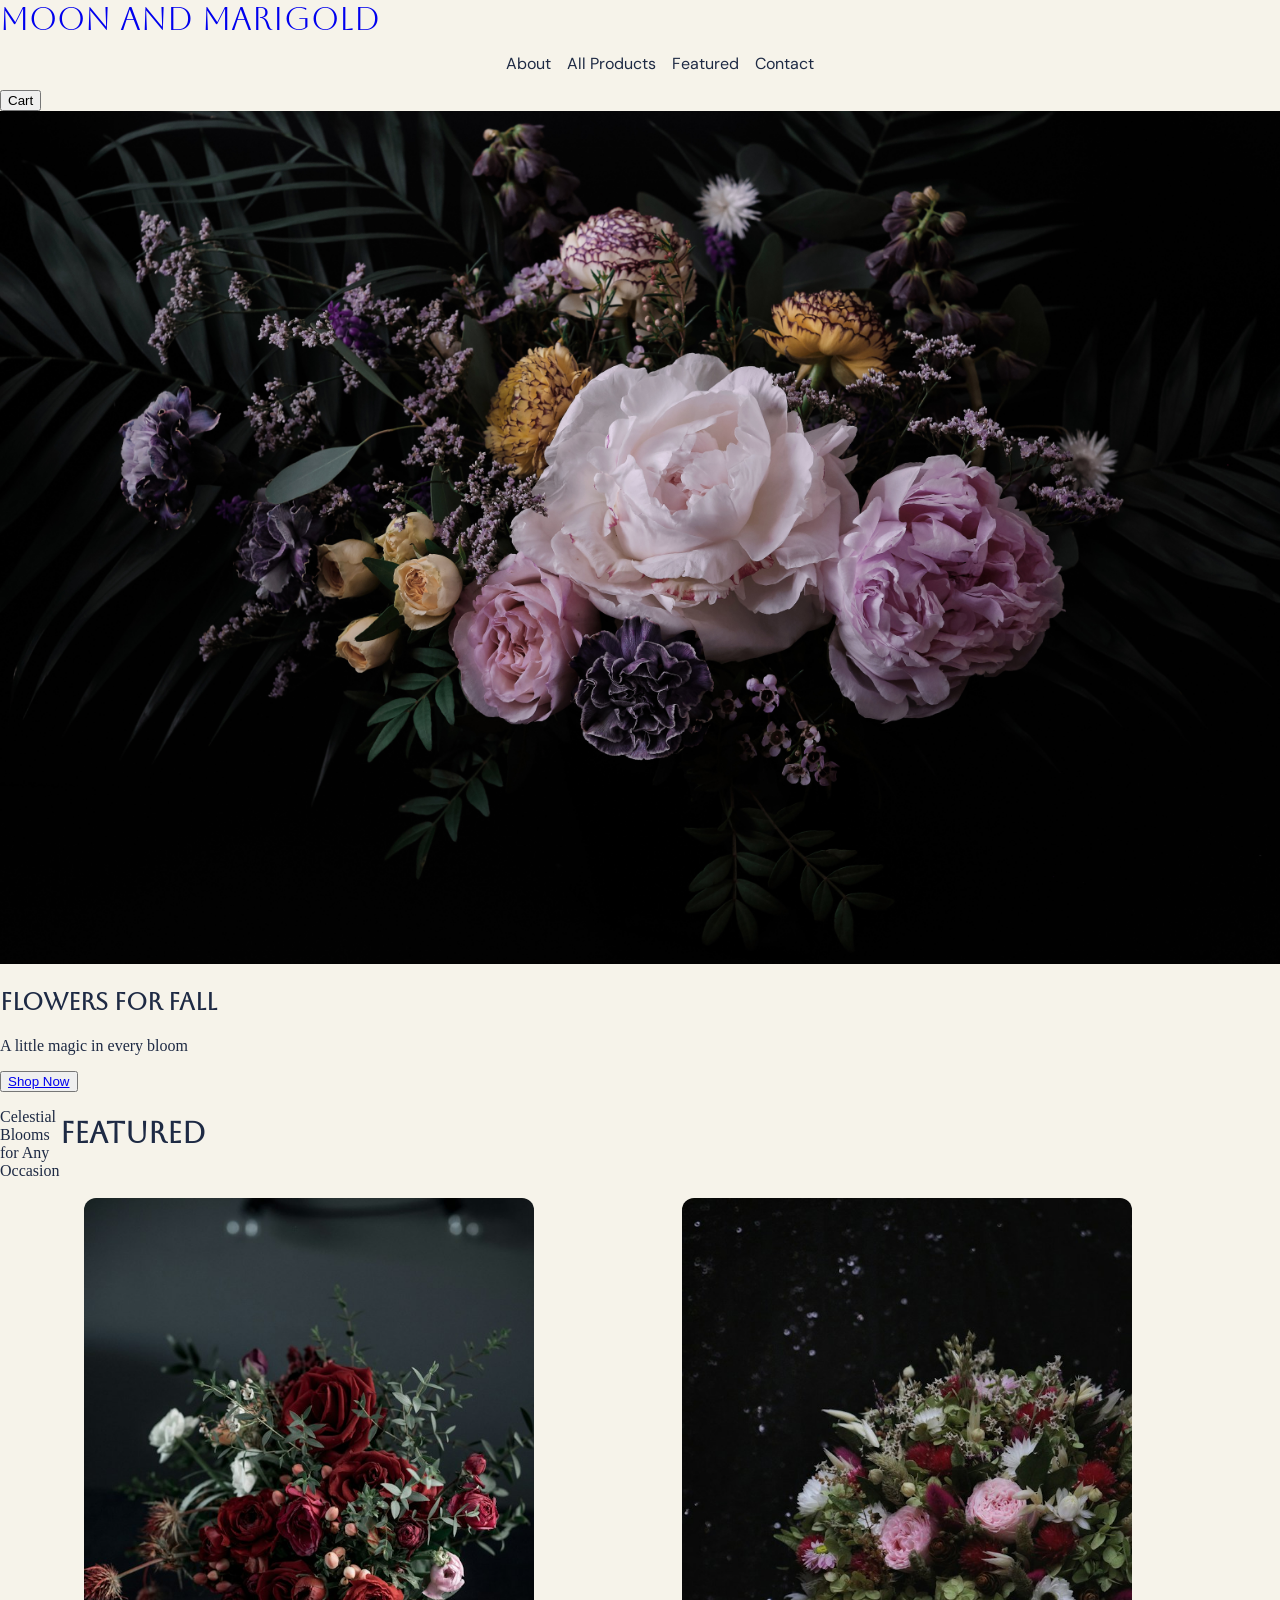
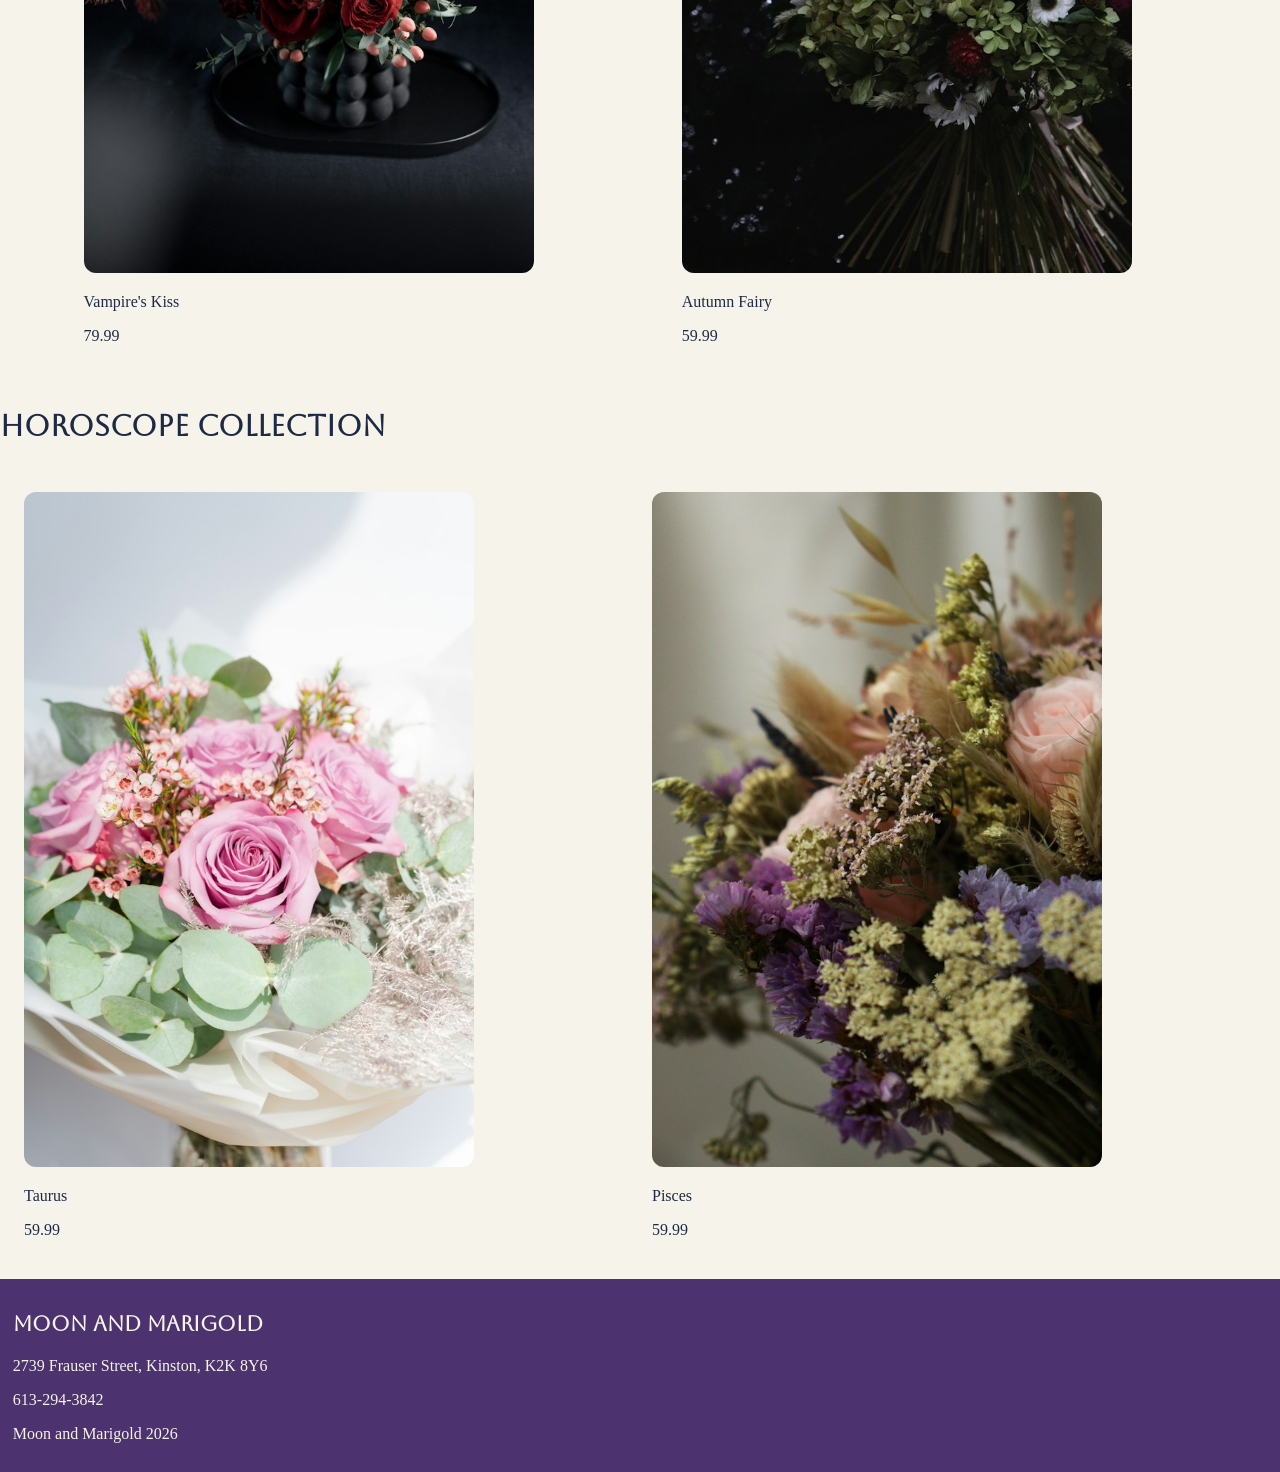
==== index.html @ 0f843e2b "most of the code" ====
<!DOCTYPE html>
<html lang="en">
<head>
    <meta charset="UTF-8">
    <meta name="viewport" content="width=device-width, initial-scale=1.0">
    <title>Moon and Marigold</title>
    <style>
@import url('https://fonts.googleapis.com/css2?family=Aboreto&family=DM+Sans:ital,opsz,wght@0,9..40,100..1000;1,9..40,100..1000&family=EB+Garamond:ital,wght@0,400..800;1,400..800&family=Inter:ital,opsz,wght@0,14..32,100..900;1,14..32,100..900&display=swap');
</style>
    <link rel="stylesheet" href="css/styles.css">
</head>
<body>
    <header>
        <a href="#main" class="skip-link">Skip to main content</a>
        <a class="logo" href="index.html">Moon and Marigold</a>
        <nav>
            <ul class="navbar">
                <li><a href="about.html">About</a></li>
                <li><a href="all-products.html">All Products</a></li>
                <li><a href="featured.html">Featured</a></li>
                <li><a href="contact.html">Contact</a></li>
            </ul>
         </nav>
         <button class="cart">Cart</button>
    </header>
    <main id="main">
        <section class="hero">
            <div class="heroimage">
                <img src="images/hero-desktop.jpeg" alt="a mix of dark purple flowers, long orange stamens, little white flowers, and dark round leaves">
            </div>
            <div class="herotext">
                <h1>Flowers for Fall</h1>
                <p>A little magic in every bloom</p>
                <button><a href="featured.html">Shop Now</a></button>
            </div>
        </section>
        <section class="aside">
            <p class="asidetext">Celestial Blooms for Any Occasion</p>
        </section>
        <section class="featured">
            <h2>Featured</h2>
            <div class="carousel">
                <article class="card">
                    <img src="images/flowers-red.jpg" alt="moody red and pink roses with dark leaves in a dark themed bouquet">
                    <p>Vampire's Kiss</p>
                    <p>79.99</p>
                </article>
                <article class="card">
                    <img src="images/flowers-bouquet.jpg" alt="moody red and pink roses with light green baby leaves">
                    <p>Autumn Fairy</p>
                    <p>59.99</p>
                </article>
            </div>
        </section>
        <section class="horoscope">
            <h2>Horoscope Collection</h2>
            <div class="carousel">
                <article class="card">
                    <img src="images/flowers-lightpink.jpg" alt="brigt pink roses and light green round leaves with baby blooms and dried white stems">
                    <p>Taurus</p>
                    <p>59.99</p>
                </article>
                <article class="card">
                    <img src="images/flowers-dust.jpg" alt="dusty lavender and timy yellow flowers with a few large beige pink roses in a dusty coloured bouquet">
                    <p>Pisces</p>
                    <p>59.99</p>
                </article>
            </div>
        </section>
    </main>
    <footer>
        <div class="footertext">
            <h3>Moon and Marigold</h3>
            <p>2739 Frauser Street, Kinston, K2K 8Y6</p>
            <p>613-294-3842</p>
            <p class="copyright" >Moon and Marigold 2026</p>
        </div>
    </footer>
</body>
</html>
---- css/styles.css ----
*, *::before, *::after { box-sizing: border-box; }

:root {
    --primary-color: #1e2a44;
    --secondary-color: #7b8fb8;
    --accent-color: #d4af37;
    --tertiary-color: #4c326e;
    --background-color: #f6f3ea;
}

/* primary-color and background-color have a good contrast ratio of 12.87:1*/

body {
    margin: 0;
    background-color: var(--background-color);
}

.heroimage img {
    max-width: 100%;
}

article img {
    max-width: clamp(3rem, 100%, 450px);
    height: auto;
}

@media (min-width: 767px) {
    main {
        display:grid;
        grid-template-columns: 1fr;
        grid-template-areas: 
            "hero hero"
            "aside featured"
            "horoscope horoscope";
    }
    .hero {grid-area: hero;}
    .aside {grid-area: aside;}
    .featured {grid-area: featured;}
    .horoscope {grid-area: horoscope;}
}

p {color: var(--primary-color);font-family: DM Sans, system-ui, sans-serif,; line-height: 1,5;}
h1 {color: var(--primary-color);font-family: Aboreto, system-ui, sans-serif; line-height: 1.2;}
h2 {color: var(--primary-color);font-family: Aboreto, system-ui, sans-serif; line-height: 1.2; font-size: 1.8rem;}

.skip-link {
  position: absolute;
  left: -9999px;
  top: auto;
  width: 1px;
  height: 1px;
  overflow: hidden;
  z-index: 999;
}

a.logo{
    font-family: Aboreto, system-ui, sans-serif;
    font-size: 2rem;
    text-decoration: none;
}

.navbar {
    display: flex;
    flex-direction: row;
    justify-content: center;
    list-style: none;
    align-items: center;
    gap: 1rem;
}

.navbar li a {
    color: var(--primary-color);
    text-decoration: none;
    font-family: DM Sans, system-ui, sans-serif;
}

.carousel {
    display: flex;
    flex-direction: row;
    justify-content: center;
    gap: 1.5rem;
    padding: 1.5rem;
}

article img {
    border-radius: 12px;
}

footer {
    background-color: var(--tertiary-color);
}

footer {
    h3 {
        font-family: Aboreto;
        color: var(--background-color);
        font-size: 1.3rem;
    }
    p {
        color: var(--background-color);
    }
    margin-bottom: 0;
    padding: 0.8rem;
}

.footertext {
   
}
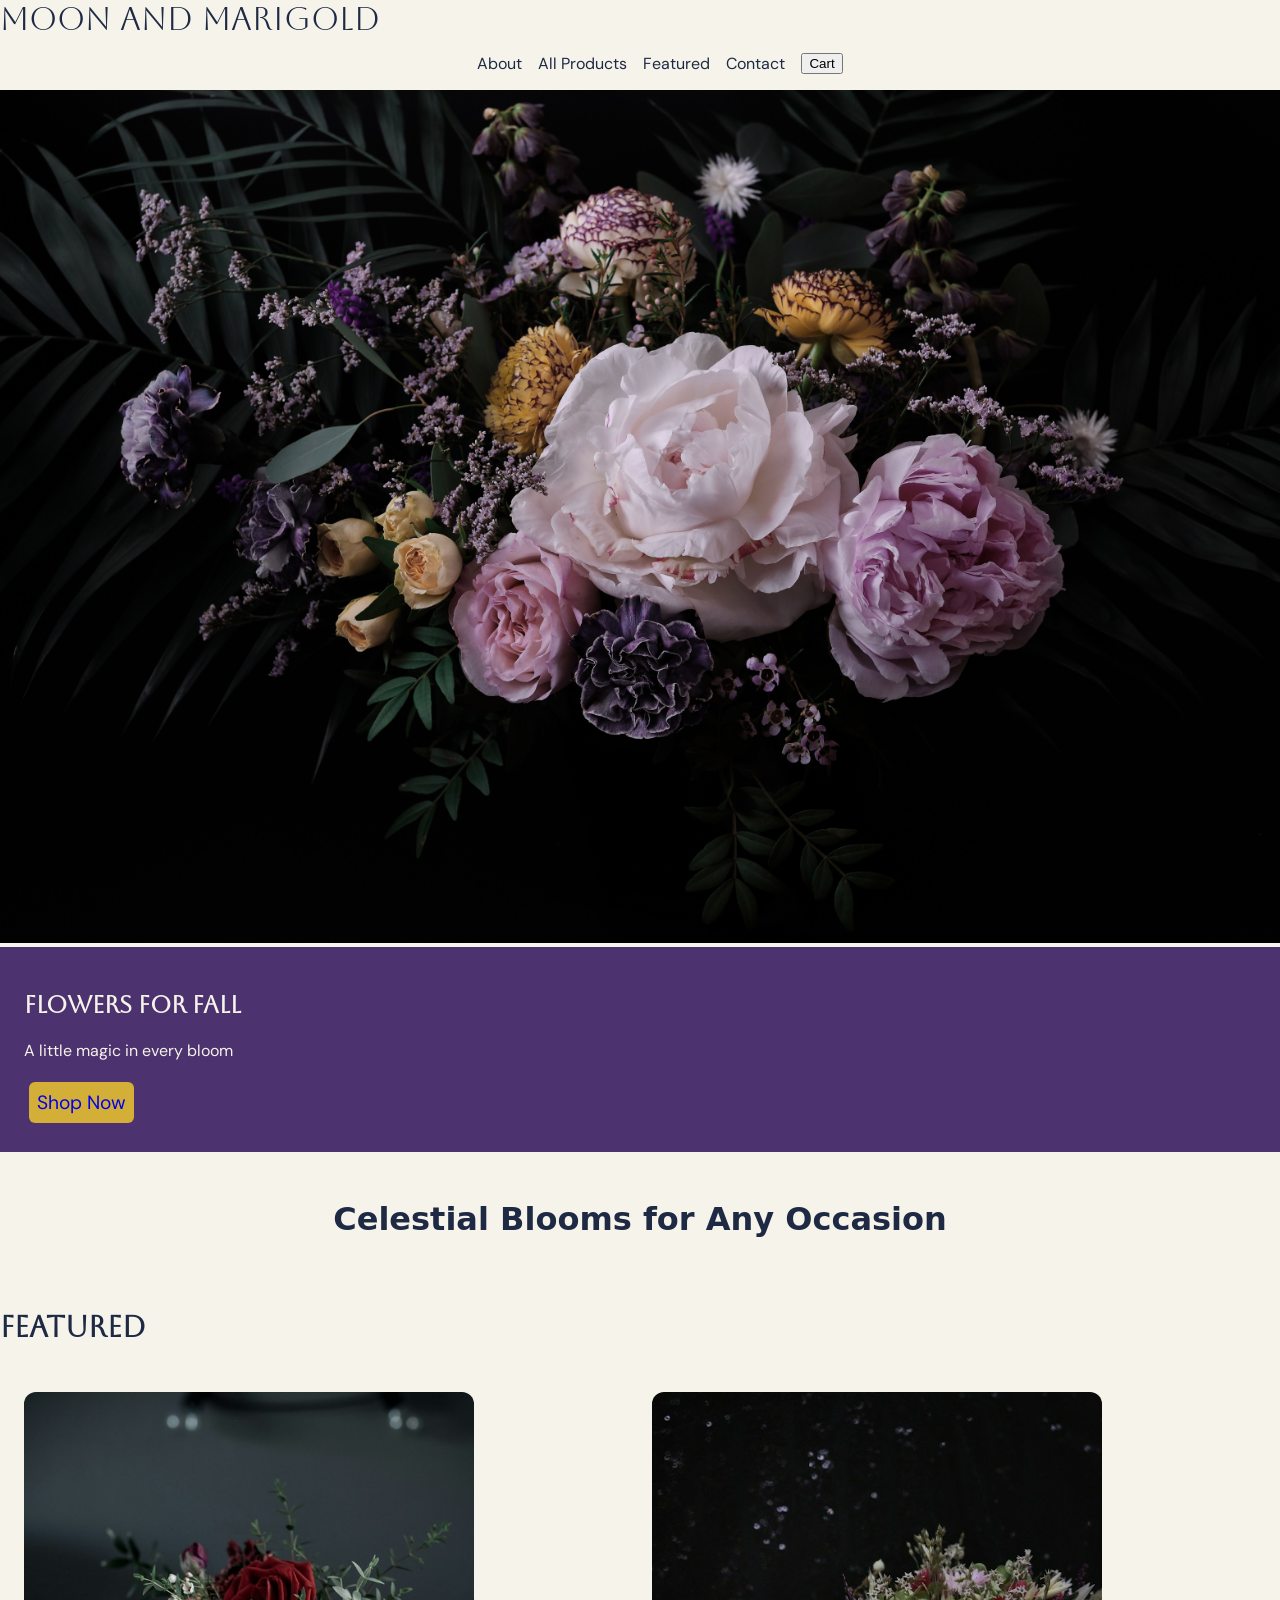
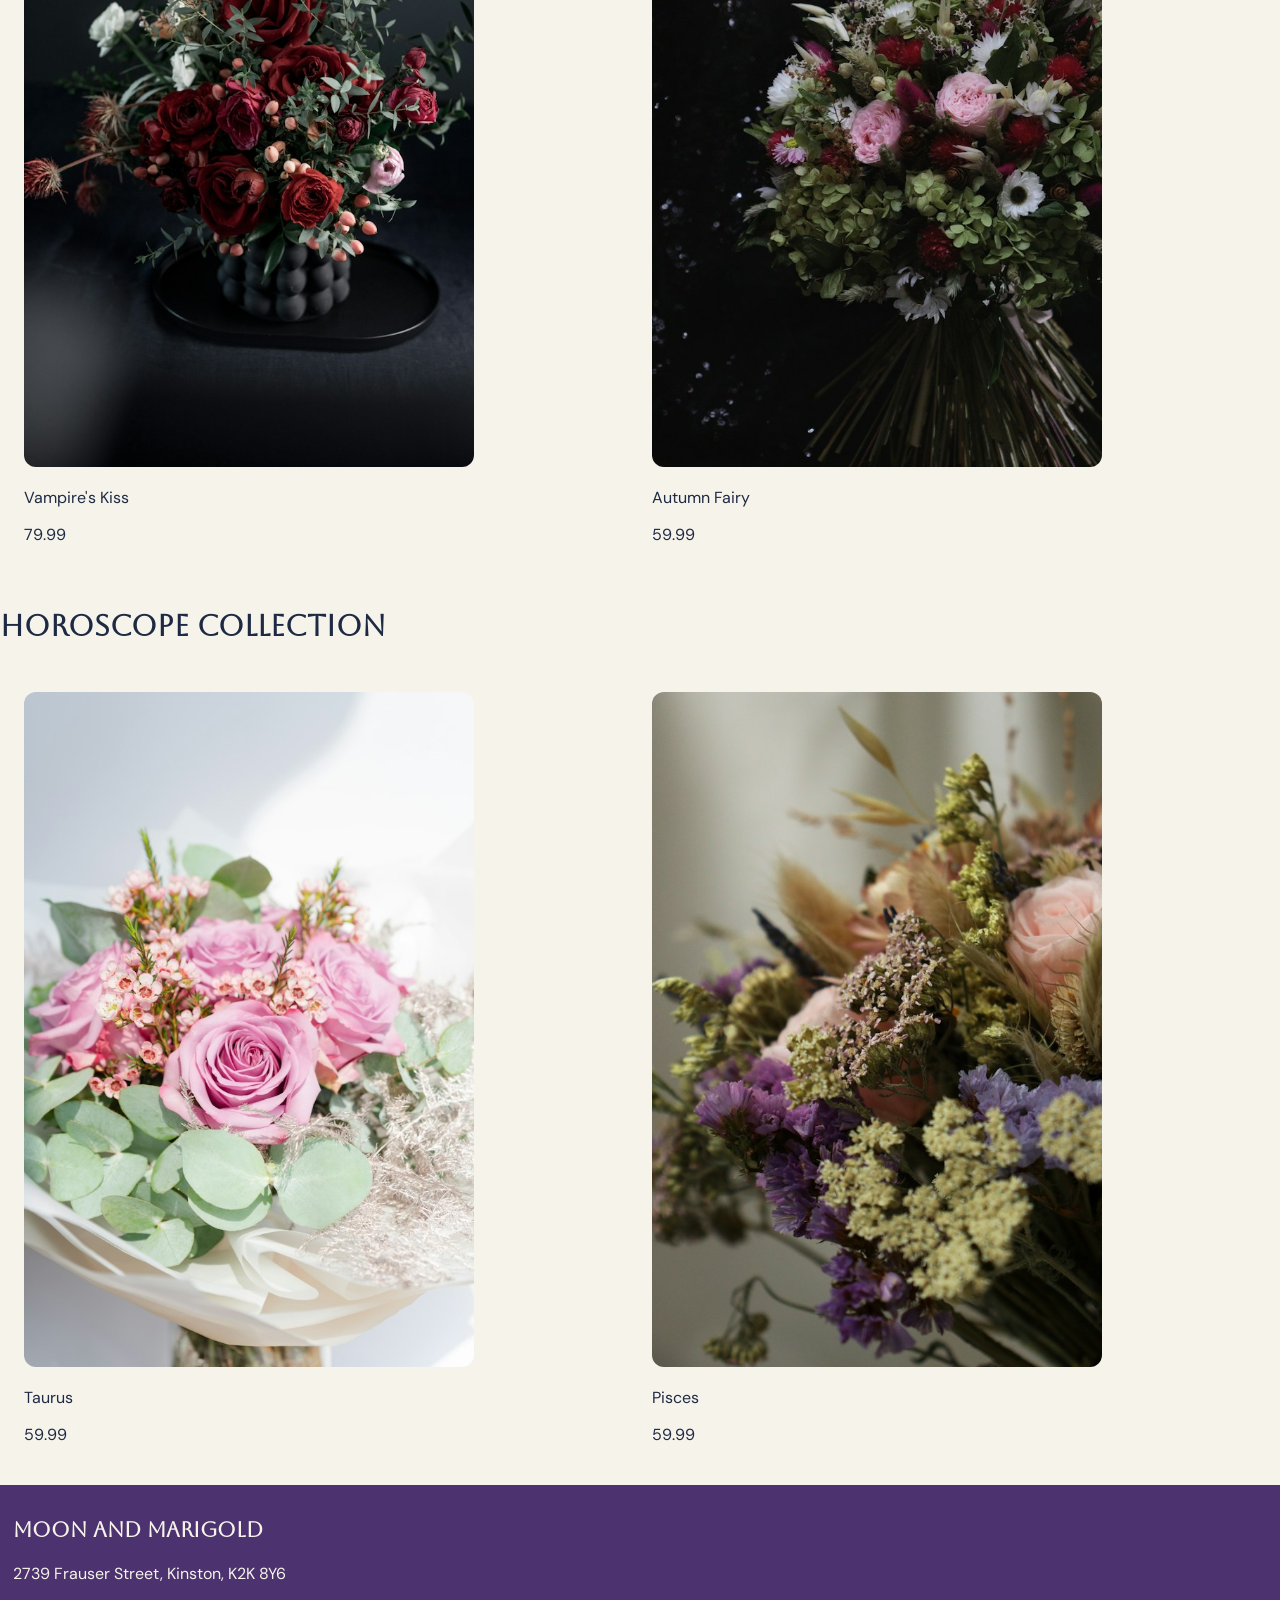
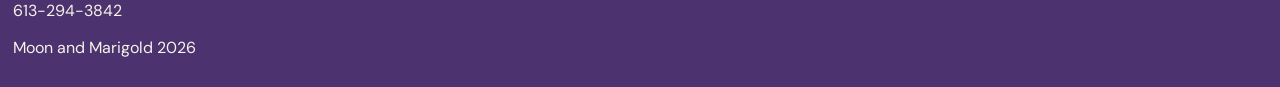
==== commit 2a6ce4d8: "finishing up more requirements" ====
--- a/index.html
+++ b/index.html
@@ -11,7 +11,7 @@
 </head>
 <body>
     <header>
-        <a href="#main" class="skip-link">Skip to main content</a>
+        <a href="#indexmain" class="skip-link">Skip to main content</a>
         <a class="logo" href="index.html">Moon and Marigold</a>
         <nav>
             <ul class="navbar">
@@ -19,11 +19,11 @@
                 <li><a href="all-products.html">All Products</a></li>
                 <li><a href="featured.html">Featured</a></li>
                 <li><a href="contact.html">Contact</a></li>
+                <button class="cart">Cart</button>
             </ul>
          </nav>
-         <button class="cart">Cart</button>
     </header>
-    <main id="main">
+    <main id="indexmain">
         <section class="hero">
             <div class="heroimage">
                 <img src="images/hero-desktop.jpeg" alt="a mix of dark purple flowers, long orange stamens, little white flowers, and dark round leaves">
--- a/css/styles.css
+++ b/css/styles.css
@@ -25,7 +25,7 @@
 }
 
 @media (min-width: 767px) {
-    main {
+    .indexmain {
         display:grid;
         grid-template-columns: 1fr;
         grid-template-areas: 
@@ -39,7 +39,7 @@
     .horoscope {grid-area: horoscope;}
 }
 
-p {color: var(--primary-color);font-family: DM Sans, system-ui, sans-serif,; line-height: 1,5;}
+p {color: var(--primary-color);font-family: DM Sans, system-ui, sans-serif; line-height: 1,5;}
 h1 {color: var(--primary-color);font-family: Aboreto, system-ui, sans-serif; line-height: 1.2;}
 h2 {color: var(--primary-color);font-family: Aboreto, system-ui, sans-serif; line-height: 1.2; font-size: 1.8rem;}
 
@@ -57,6 +57,8 @@
     font-family: Aboreto, system-ui, sans-serif;
     font-size: 2rem;
     text-decoration: none;
+    color: var(--primary-color);
+    text-align: center;
 }
 
 .navbar {
@@ -72,6 +74,46 @@
     color: var(--primary-color);
     text-decoration: none;
     font-family: DM Sans, system-ui, sans-serif;
+}
+
+.aside {
+    padding: 1rem;
+}
+
+.asidetext {
+    color: var(--primary-color);
+    font-family: EB Garamond, system-ui, sans-serif; 
+    font-weight: 600;
+    line-height: 1.2;
+    font-size: 2rem;
+    text-align: center;
+}
+
+/* <div class="herotext">
+                <h1>Flowers for Fall</h1>
+                <p>A little magic in every bloom</p>
+                <button><a href="featured.html">Shop Now</a></button>
+            </div> */
+
+.herotext {
+    background-color: var(--tertiary-color);
+    margin-top: 0;
+    padding: 1.5rem;
+    h1 {color:var(--background-color)}
+    p {color: var(--background-color)}
+}
+
+.herotext button {
+    background-color: var(--accent-color);
+    border: none;
+    padding: 0.5rem;
+    margin: 0.3rem;
+    border-radius: 6px;
+    a {
+        text-decoration: none; 
+        font-family: DM Sans, system-ui, sans-serif;
+        font-size: 1.2rem;
+    }
 }
 
 .carousel {
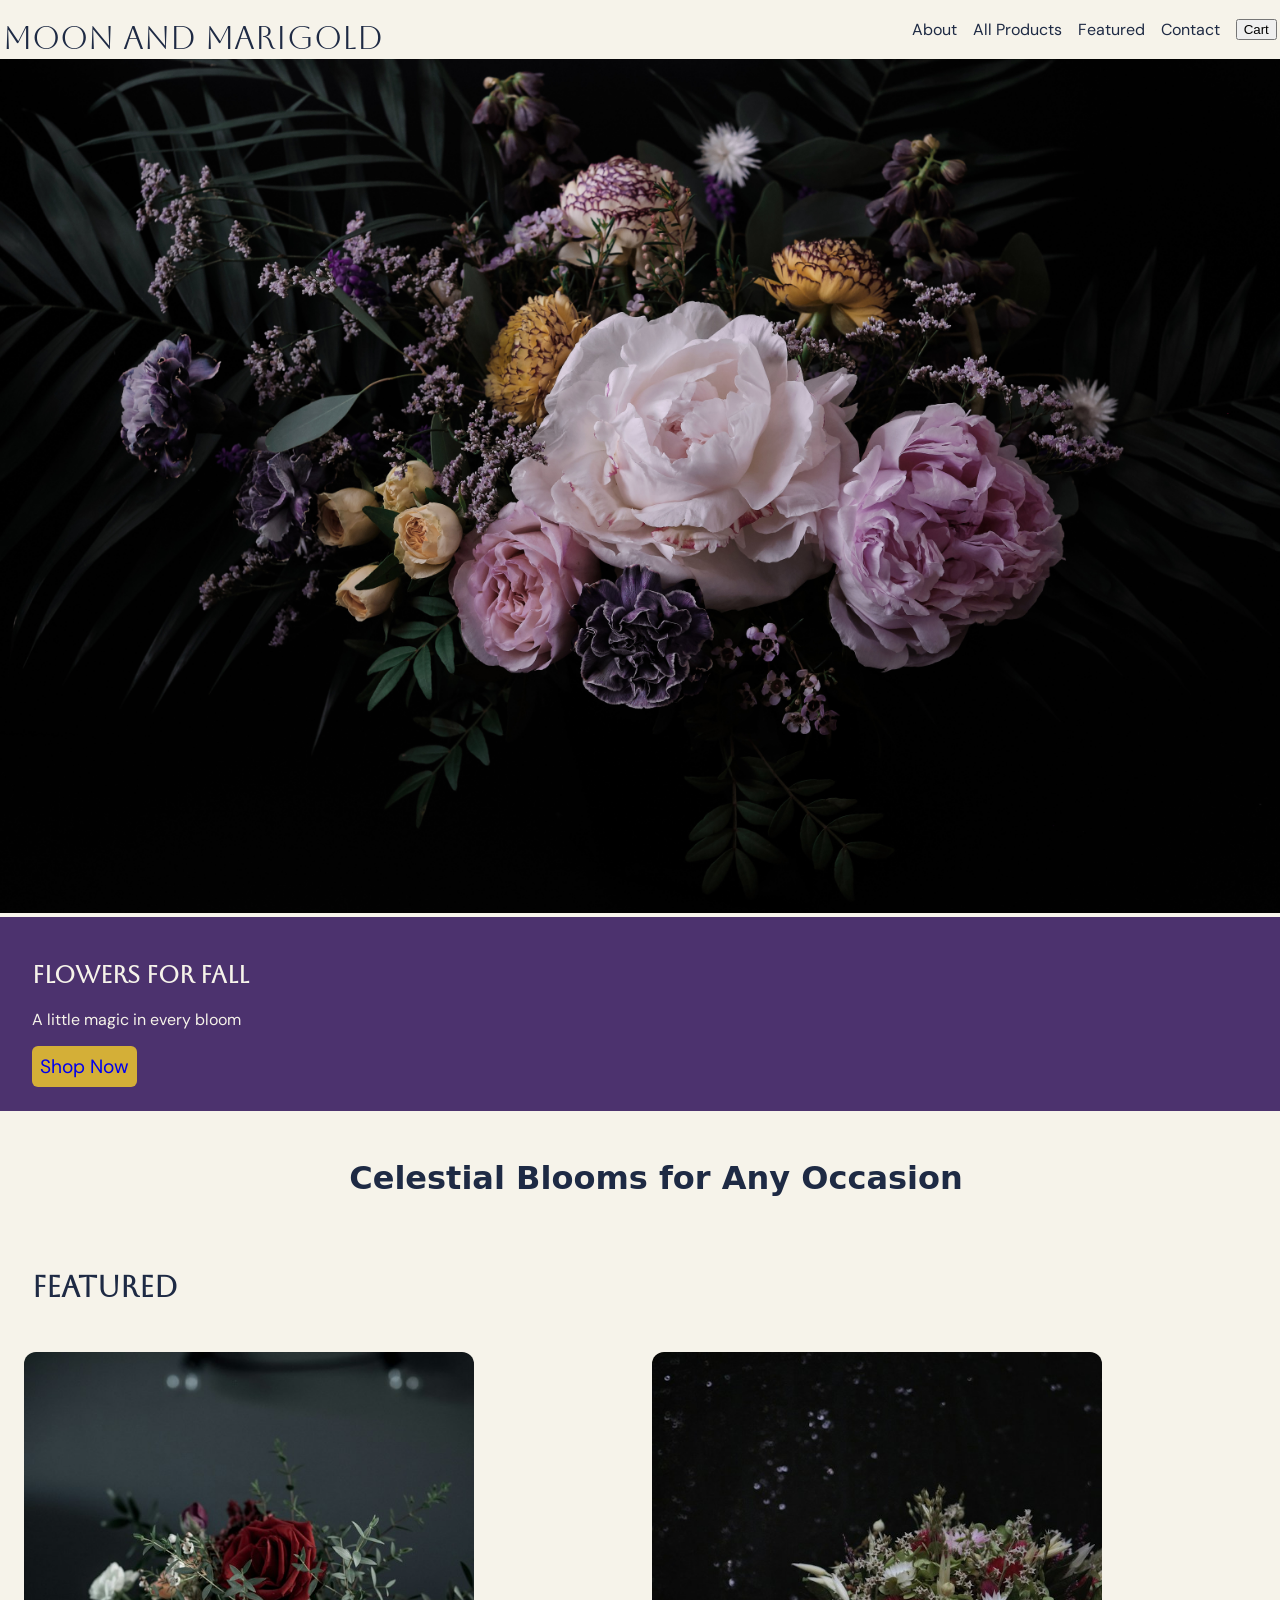
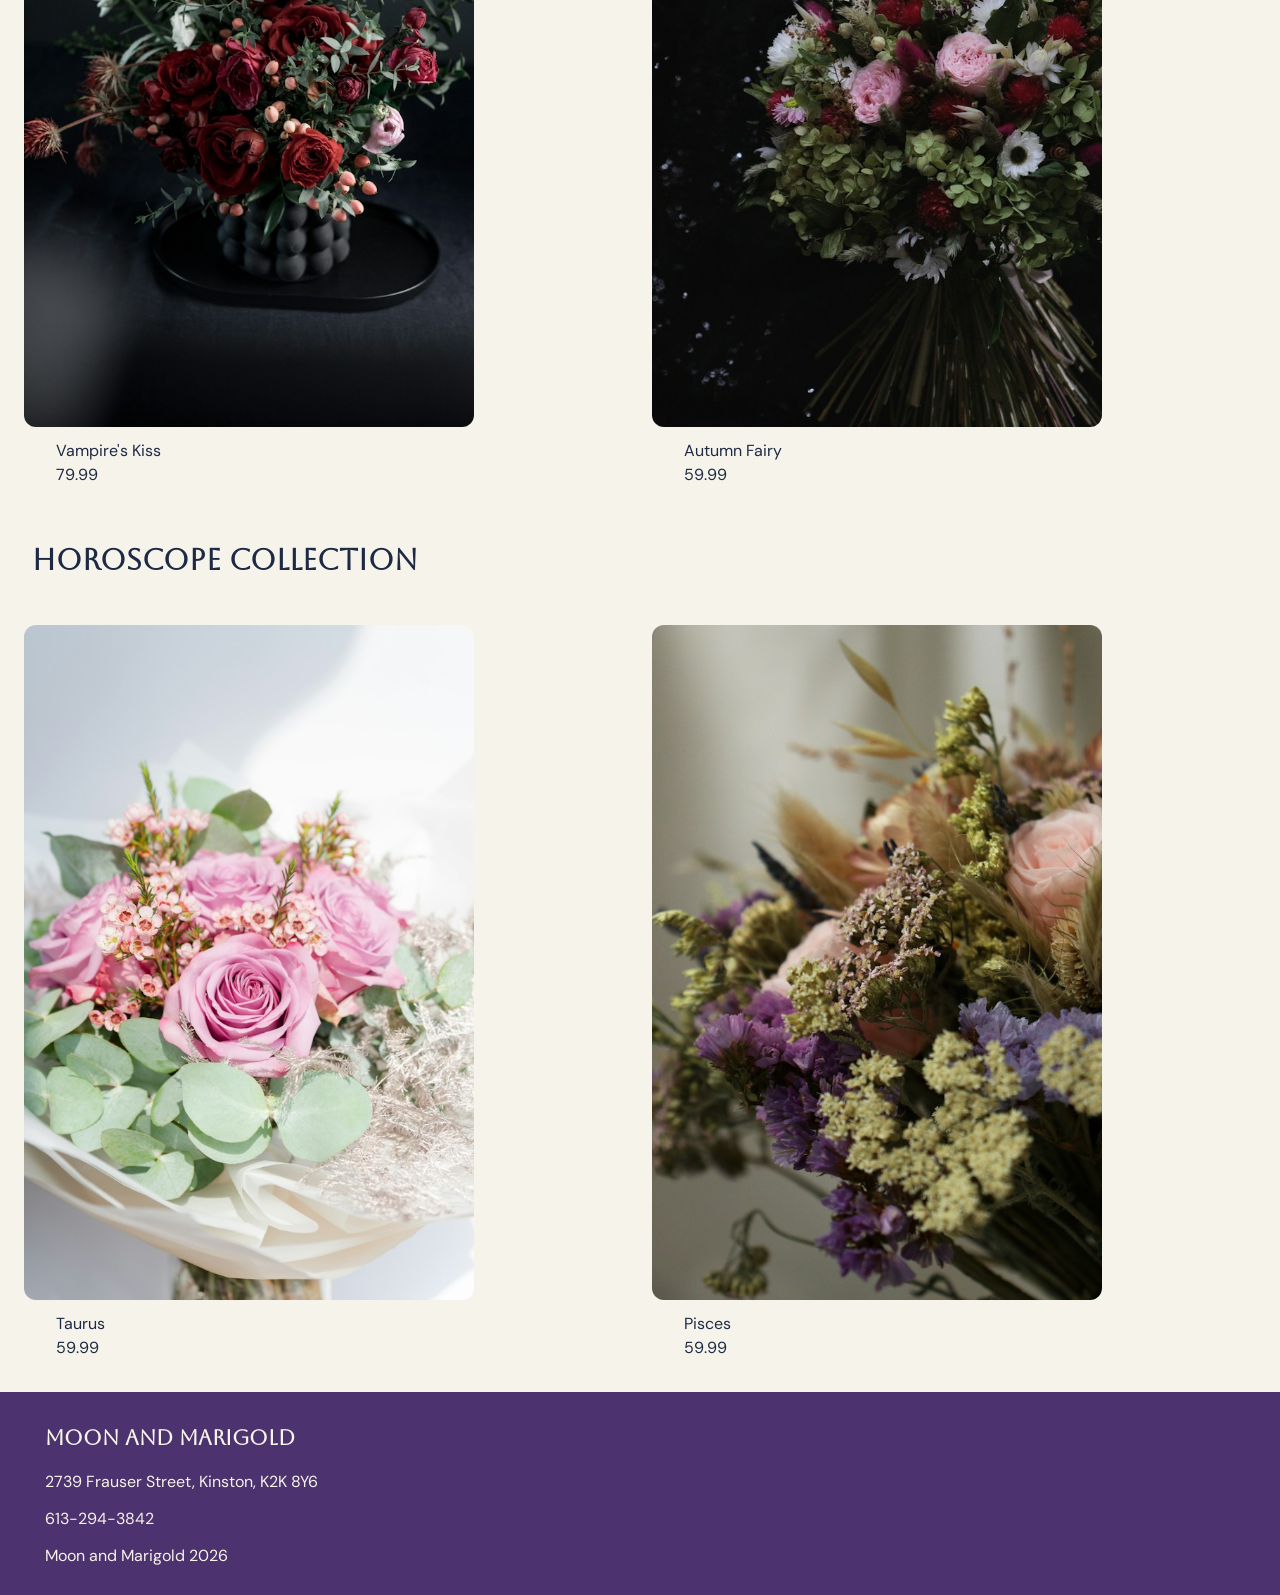
==== commit 532d0445: "some fixes" ====
--- a/index.html
+++ b/index.html
@@ -10,10 +10,10 @@
     <link rel="stylesheet" href="css/styles.css">
 </head>
 <body>
+    <a href="#indexmain" class="skip-link">Skip to main content</a>
     <header>
-        <a href="#indexmain" class="skip-link">Skip to main content</a>
-        <a class="logo" href="index.html">Moon and Marigold</a>
         <nav>
+            <a class="logo" href="index.html">Moon and Marigold</a>
             <ul class="navbar">
                 <li><a href="about.html">About</a></li>
                 <li><a href="all-products.html">All Products</a></li>
--- a/css/styles.css
+++ b/css/styles.css
@@ -13,6 +13,11 @@
 body {
     margin: 0;
     background-color: var(--background-color);
+    height: 100%;
+  display: grid;
+  grid-template-columns: 1fr;
+  min-height: 100vh;
+  gap: none;
 }
 
 .heroimage img {
@@ -24,24 +29,9 @@
     height: auto;
 }
 
-@media (min-width: 767px) {
-    .indexmain {
-        display:grid;
-        grid-template-columns: 1fr;
-        grid-template-areas: 
-            "hero hero"
-            "aside featured"
-            "horoscope horoscope";
-    }
-    .hero {grid-area: hero;}
-    .aside {grid-area: aside;}
-    .featured {grid-area: featured;}
-    .horoscope {grid-area: horoscope;}
-}
-
-p {color: var(--primary-color);font-family: DM Sans, system-ui, sans-serif; line-height: 1,5;}
-h1 {color: var(--primary-color);font-family: Aboreto, system-ui, sans-serif; line-height: 1.2;}
-h2 {color: var(--primary-color);font-family: Aboreto, system-ui, sans-serif; line-height: 1.2; font-size: 1.8rem;}
+p {color: var(--primary-color);font-family: DM Sans, system-ui, sans-serif; line-height: 1,5; max-width: 65ch; margin-left: 2rem;}
+h1 {color: var(--primary-color);font-family: Aboreto, system-ui, sans-serif; line-height: 1.2; margin-left: 2rem;}
+h2 {color: var(--primary-color);font-family: Aboreto, system-ui, sans-serif; line-height: 1.2; font-size: 1.8rem; max-width: 65ch; margin-left: 2rem;}
 
 .skip-link {
   position: absolute;
@@ -53,12 +43,20 @@
   z-index: 999;
 }
 
+nav {
+    display: flex;
+    flex-direction: column;
+    padding: 0.2rem;
+    flex-wrap: wrap;
+}
+
 a.logo{
     font-family: Aboreto, system-ui, sans-serif;
     font-size: 2rem;
     text-decoration: none;
     color: var(--primary-color);
     text-align: center;
+    margin-top: 1rem;
 }
 
 .navbar {
@@ -80,6 +78,16 @@
     padding: 1rem;
 }
 
+.hero {
+    margin: 0;
+}
+
+.heroimage {
+    margin: 0;
+}
+
+/* why is there sitll a space between the hero image and the banner?????? */
+
 .asidetext {
     color: var(--primary-color);
     font-family: EB Garamond, system-ui, sans-serif; 
@@ -89,16 +97,12 @@
     text-align: center;
 }
 
-/* <div class="herotext">
-                <h1>Flowers for Fall</h1>
-                <p>A little magic in every bloom</p>
-                <button><a href="featured.html">Shop Now</a></button>
-            </div> */
 
 .herotext {
     background-color: var(--tertiary-color);
-    margin-top: 0;
-    padding: 1.5rem;
+    margin: 0;
+    padding-top: 1.5rem;
+    padding-bottom: 1.5rem;
     h1 {color:var(--background-color)}
     p {color: var(--background-color)}
 }
@@ -107,7 +111,7 @@
     background-color: var(--accent-color);
     border: none;
     padding: 0.5rem;
-    margin: 0.3rem;
+    margin-left: 2rem;
     border-radius: 6px;
     a {
         text-decoration: none; 
@@ -119,13 +123,21 @@
 .carousel {
     display: flex;
     flex-direction: row;
-    justify-content: center;
     gap: 1.5rem;
     padding: 1.5rem;
+    justify-content: center;
 }
 
 article img {
     border-radius: 12px;
+    justify-content: center;
+}
+
+.card{
+    justify-content: center;
+}
+.card p {
+    line-height: 0.5rem;
 }
 
 footer {
@@ -137,6 +149,7 @@
         font-family: Aboreto;
         color: var(--background-color);
         font-size: 1.3rem;
+        margin-left: 2rem;
     }
     p {
         color: var(--background-color);
@@ -145,6 +158,18 @@
     padding: 0.8rem;
 }
 
-.footertext {
-   
+/* media query broke */
+@media (min-width: 767px) {
+    nav {
+    flex-direction: row;
+    flex-wrap: none;
+    justify-content: space-between;
+    }
 }
+
+form {
+    display: flex;
+    flex-direction: column;
+    max-width: 500px;
+    margin-left: 2rem;
+}
